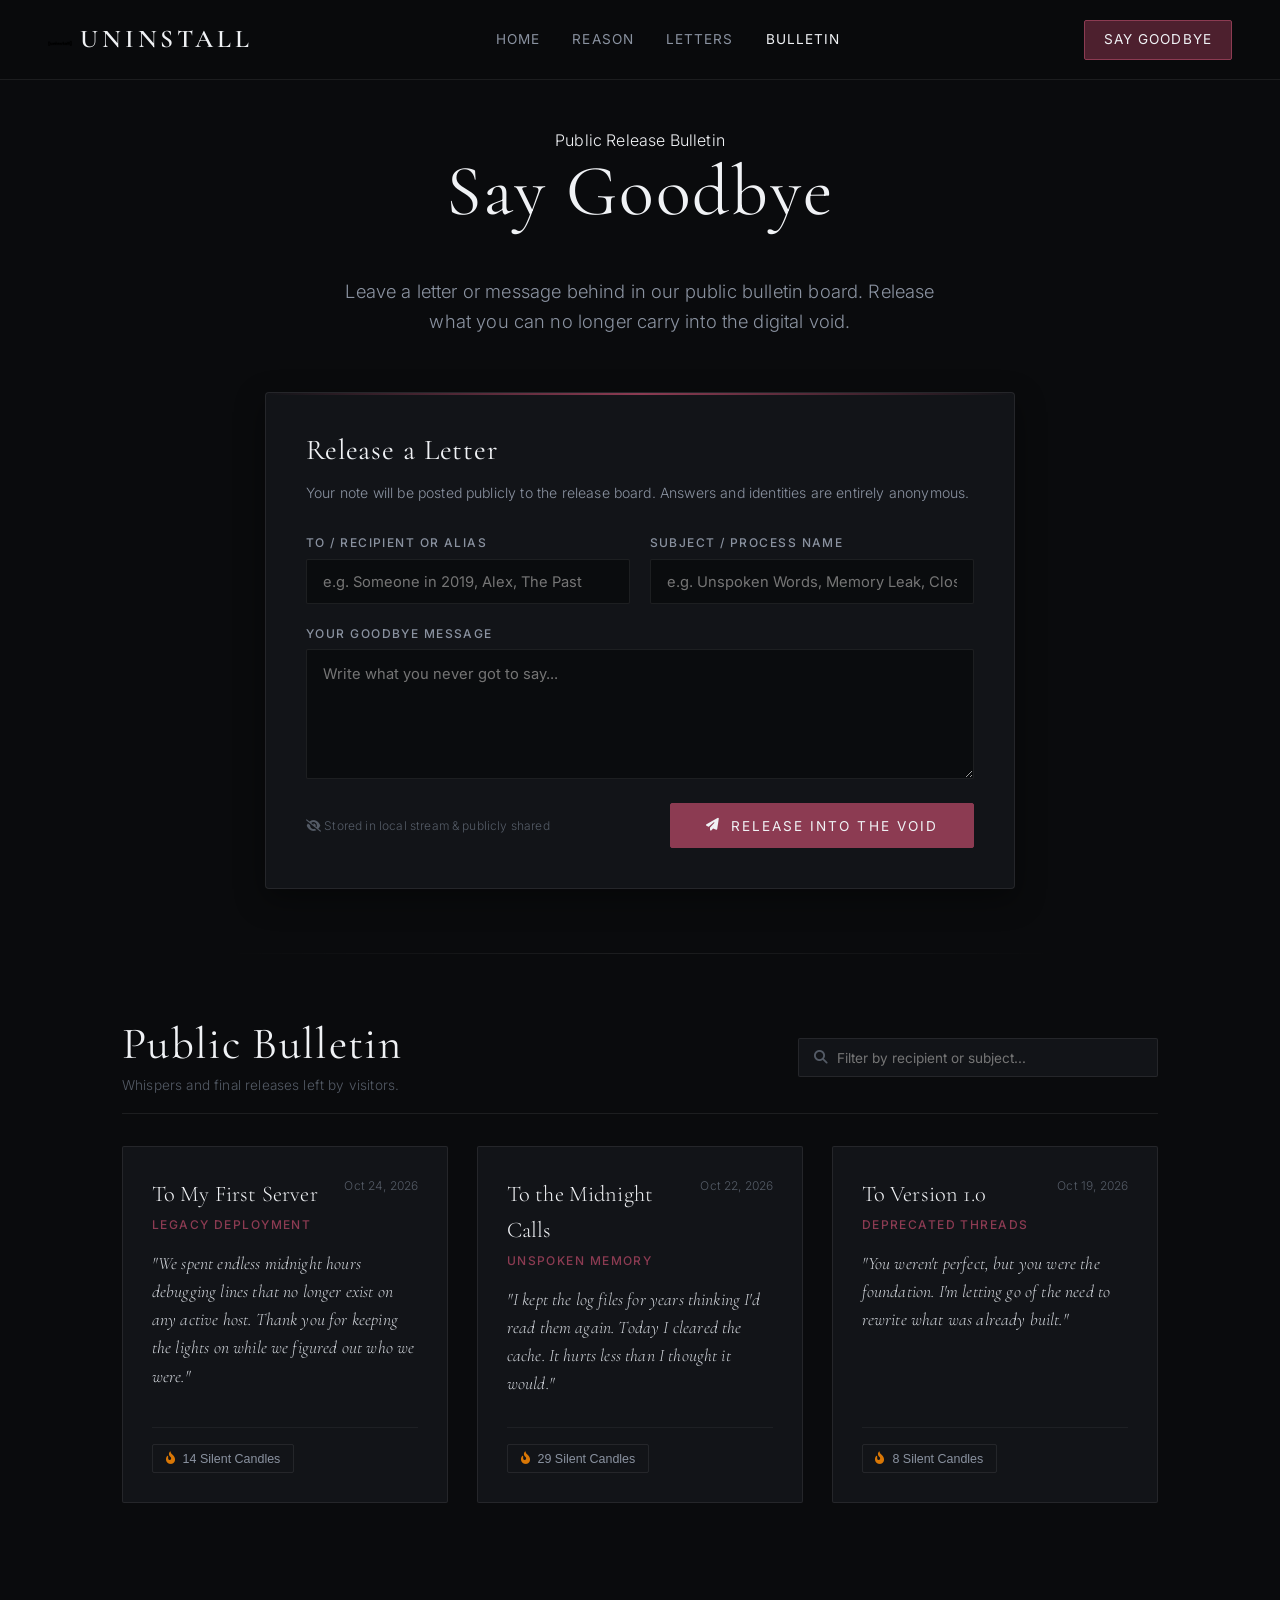
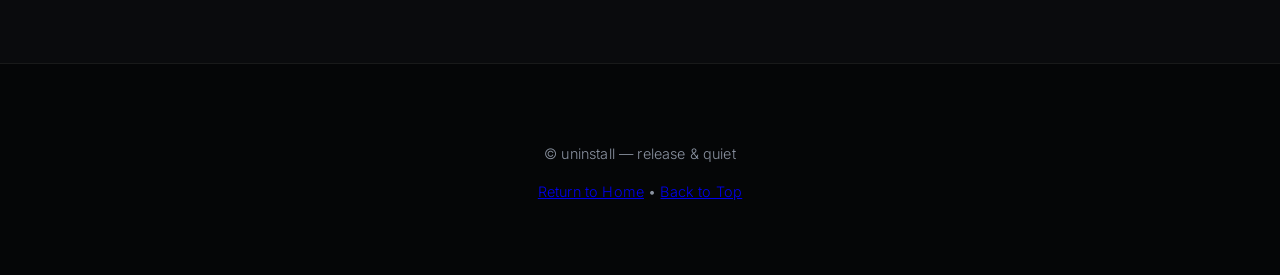
==== goodbye.html @ 42c305c3 "Create goodbye.html" ====
<!DOCTYPE html>
<html lang="en">
<head>
    <meta charset="UTF-8">
    <meta name="viewport" content="width=device-width, initial-scale=1.0">
    <title>Say Goodbye — uninstall</title>
    <link rel="preconnect" href="https://fonts.googleapis.com">
    <link rel="preconnect" href="https://fonts.gstatic.com" crossorigin>
    <link href="https://fonts.googleapis.com/css2?family=Cormorant+Garamond:ital,wght@0,300;0,400;0,600;1,400&family=Inter:wght@200;300;400;500;600&display=swap" rel="stylesheet">
    <link rel="stylesheet" href="https://cdnjs.cloudflare.com/ajax/libs/font-awesome/6.4.0/css/all.min.css">
    <link rel="stylesheet" href="style.css">
    <style>
        /* Dedicated styles for goodbye.html bulletin board extensions */
        .page-container {
            max-width: 1100px;
            margin: 0 auto;
            padding: 8rem 2rem 4rem 2rem;
        }

        .submission-card {
            background: var(--bg-card);
            border: 1px solid var(--border-color);
            border-radius: 4px;
            padding: 2.5rem;
            max-width: 750px;
            margin: 0 auto 4rem auto;
            position: relative;
            box-shadow: 0 10px 30px rgba(0,0,0,0.4);
        }

        .submission-card::before {
            content: '';
            position: absolute;
            top: 0;
            left: 0;
            width: 100%;
            height: 2px;
            background: linear-gradient(90deg, transparent, var(--accent-mourn), transparent);
        }

        .form-grid {
            display: grid;
            grid-template-columns: 1fr 1fr;
            gap: 1.2rem;
            margin-bottom: 1.2rem;
        }

        @media (max-width: 650px) {
            .form-grid {
                grid-template-columns: 1fr;
            }
        }

        .form-group {
            display: flex;
            flex-direction: column;
            gap: 0.4rem;
            text-align: left;
        }

        .form-group label {
            font-size: 0.75rem;
            text-transform: uppercase;
            letter-spacing: 0.12em;
            color: var(--text-muted);
            font-weight: 500;
        }

        .form-input, .form-textarea {
            background: rgba(0, 0, 0, 0.4);
            border: 1px solid var(--border-color);
            color: var(--text-primary);
            padding: 0.8rem 1rem;
            font-family: var(--font-body);
            font-size: 0.92rem;
            border-radius: 2px;
            outline: none;
            transition: all 0.3s ease;
        }

        .form-input:focus, .form-textarea:focus {
            border-color: var(--accent-mourn);
            background: rgba(0, 0, 0, 0.6);
            box-shadow: 0 0 12px rgba(140, 59, 82, 0.2);
        }

        .form-textarea {
            resize: vertical;
            min-height: 130px;
            line-height: 1.6;
        }

        .bulletin-header {
            display: flex;
            justify-content: space-between;
            align-items: center;
            flex-wrap: wrap;
            gap: 1.5rem;
            margin-bottom: 2rem;
            padding-bottom: 1rem;
            border-bottom: 1px solid var(--border-color);
        }

        .search-box {
            position: relative;
            min-width: 280px;
            flex: 1;
            max-width: 360px;
        }

        .search-box i {
            position: absolute;
            left: 1rem;
            top: 50%;
            transform: translateY(-50%);
            color: var(--text-dim);
            font-size: 0.85rem;
        }

        .search-input {
            width: 100%;
            padding: 0.65rem 1rem 0.65rem 2.4rem;
            background: var(--bg-card);
            border: 1px solid var(--border-color);
            color: var(--text-primary);
            font-family: var(--font-body);
            font-size: 0.85rem;
            border-radius: 2px;
            outline: none;
            transition: border-color 0.3s ease;
        }

        .search-input:focus {
            border-color: var(--accent-mourn);
        }

        .bulletin-grid {
            display: grid;
            grid-template-columns: repeat(auto-fill, minmax(320px, 1fr));
            gap: 1.8rem;
        }

        .bulletin-card {
            background: var(--bg-card);
            border: 1px solid var(--border-color);
            border-radius: 2px;
            padding: 1.8rem;
            display: flex;
            flex-direction: column;
            justify-content: space-between;
            position: relative;
            transition: all 0.3s ease;
        }

        .bulletin-card:hover {
            border-color: var(--border-accent);
            transform: translateY(-3px);
            background: var(--bg-card-hover);
        }

        .bulletin-meta {
            display: flex;
            justify-content: space-between;
            align-items: flex-start;
            margin-bottom: 1rem;
        }

        .bulletin-to {
            font-family: var(--font-heading);
            font-size: 1.4rem;
            color: var(--text-primary);
            margin-bottom: 0.2rem;
        }

        .bulletin-subject {
            font-size: 0.75rem;
            text-transform: uppercase;
            letter-spacing: 0.12em;
            color: var(--accent-mourn);
            font-weight: 500;
        }

        .bulletin-date {
            font-size: 0.75rem;
            color: var(--text-dim);
            white-space: nowrap;
        }

        .bulletin-text {
            font-family: var(--font-heading);
            font-size: 1.1rem;
            line-height: 1.6;
            color: #d1d5db;
            margin-bottom: 1.8rem;
            white-space: pre-wrap;
            font-style: italic;
        }

        .bulletin-footer {
            display: flex;
            justify-content: space-between;
            align-items: center;
            padding-top: 1rem;
            border-top: 1px solid rgba(255, 255, 255, 0.05);
        }

        .candle-btn {
            background: transparent;
            border: 1px solid var(--border-color);
            color: var(--text-muted);
            padding: 0.4rem 0.8rem;
            font-size: 0.78rem;
            border-radius: 2px;
            cursor: pointer;
            display: flex;
            align-items: center;
            gap: 0.5rem;
            transition: all 0.3s ease;
        }

        .candle-btn.lit, .candle-btn:hover {
            border-color: var(--accent-mourn);
            color: #f3d299;
            background: rgba(140, 59, 82, 0.15);
        }

        .candle-btn i {
            color: #d97706;
            transition: transform 0.2s ease;
        }

        .candle-btn.lit i {
            color: #fbbf24;
            filter: drop-shadow(0 0 6px rgba(251, 191, 36, 0.6));
            transform: scale(1.15);
        }

        .empty-bulletin {
            text-align: center;
            padding: 4rem 1rem;
            grid-column: 1 / -1;
            color: var(--text-dim);
        }

        .notification-toast {
            position: fixed;
            bottom: 30px;
            left: 50%;
            transform: translateX(-50%) translateY(100px);
            background: var(--bg-card);
            border: 1px solid var(--accent-mourn);
            color: var(--text-primary);
            padding: 0.8rem 1.8rem;
            border-radius: 2px;
            font-size: 0.85rem;
            letter-spacing: 0.05em;
            box-shadow: 0 10px 30px rgba(0,0,0,0.8);
            opacity: 0;
            transition: all 0.4s ease;
            z-index: 3000;
            display: flex;
            align-items: center;
            gap: 0.6rem;
        }

        .notification-toast.show {
            transform: translateX(-50%) translateY(0);
            opacity: 1;
        }
    </style>
</head>
<body>

    <!-- Navigation Bar -->
    <nav class="navbar">
        <a href="index.html#home" class="brand">
            <img src="logo.png" alt="logo" class="nav-logo" onerror="this.style.display='none'">
            uninstall
        </a>
        <div class="nav-links">
            <a href="index.html#home">Home</a>
            <a href="index.html#reason">Reason</a>
            <a href="index.html#letters">Letters</a>
            <a href="goodbye.html" style="color: var(--text-primary);">Bulletin</a>
        </div>
        <a href="goodbye.html" class="highlight-link">Say Goodbye</a>
    </nav>

    <!-- Main Container -->
    <main class="page-container">
        <!-- Hero Header -->
        <header class="hero-text" style="margin-bottom: 3.5rem;">
            <span class="section-subtitle">Public Release Bulletin</span>
            <h1>Say Goodbye</h1>
            <p>Leave a letter or message behind in our public bulletin board. Release what you can no longer carry into the digital void.</p>
        </header>

        <!-- Submission Form Card -->
        <section class="submission-card">
            <h2 style="font-size: 1.8rem; margin-bottom: 0.5rem; text-align: left;">Release a Letter</h2>
            <p style="text-align: left; margin-bottom: 1.8rem; font-size: 0.88rem;">Your note will be posted publicly to the release board. Answers and identities are entirely anonymous.</p>
            
            <form id="publicLetterForm">
                <div class="form-grid">
                    <div class="form-group">
                        <label for="recipientName">To / Recipient or Alias</label>
                        <input type="text" id="recipientName" class="form-input" placeholder="e.g. Someone in 2019, Alex, The Past" required autocomplete="off">
                    </div>
                    <div class="form-group">
                        <label for="subjectTag">Subject / Process Name</label>
                        <input type="text" id="subjectTag" class="form-input" placeholder="e.g. Unspoken Words, Memory Leak, Closure" required autocomplete="off">
                    </div>
                </div>

                <div class="form-group" style="margin-bottom: 1.5rem;">
                    <label for="letterContent">Your Goodbye Message</label>
                    <textarea id="letterContent" class="form-textarea" placeholder="Write what you never got to say..." required></textarea>
                </div>

                <div style="display: flex; justify-content: space-between; align-items: center; flex-wrap: wrap; gap: 1rem;">
                    <span style="font-size: 0.75rem; color: var(--text-dim);"><i class="fa-solid fa-eye-slash"></i> Stored in local stream & publicly shared</span>
                    <button type="submit" class="btn" style="display: inline-flex; align-items: center; gap: 0.6rem;">
                        <i class="fa-solid fa-paper-plane" style="font-size: 0.8rem;"></i> Release into the Void
                    </button>
                </div>
            </form>
        </section>

        <!-- Section Divider -->
        <div class="section-divider"></div>

        <!-- Bulletin Board Section -->
        <section id="bulletinSection">
            <div class="bulletin-header">
                <div>
                    <h2 style="margin-bottom: 0.2rem; text-align: left;">Public Bulletin</h2>
                    <p style="margin: 0; font-size: 0.85rem; color: var(--text-dim);">Whispers and final releases left by visitors.</p>
                </div>
                <div class="search-box">
                    <i class="fa-solid fa-magnifying-glass"></i>
                    <input type="text" id="searchInput" class="search-input" placeholder="Filter by recipient or subject...">
                </div>
            </div>

            <!-- Grid of Cards -->
            <div id="bulletinGrid" class="bulletin-grid">
                <!-- Injected via JavaScript -->
            </div>
        </section>
    </main>

    <!-- Toast Notification -->
    <div id="toast" class="notification-toast">
        <i class="fa-solid fa-check" style="color: var(--accent-mourn);"></i>
        <span id="toastMsg">Letter released into the bulletin.</span>
    </div>

    <!-- Footer -->
    <footer class="footer">
        <p>&copy; uninstall — release & quiet</p>
        <p class="subtext"><a href="index.html">Return to Home</a> &bull; <a href="#top">Back to Top</a></p>
    </footer>

    <!-- Interactive Bulletin Script -->
    <script>
        // Initial Mock Data for Bulletin Board
        const initialLetters = [
            {
                id: 'default-1',
                to: "To My First Server",
                subject: "Legacy Deployment",
                text: "We spent endless midnight hours debugging lines that no longer exist on any active host. Thank you for keeping the lights on while we figured out who we were.",
                date: "Oct 24, 2026",
                candles: 14
            },
            {
                id: 'default-2',
                to: "To the Midnight Calls",
                subject: "Unspoken Memory",
                text: "I kept the log files for years thinking I'd read them again. Today I cleared the cache. It hurts less than I thought it would.",
                date: "Oct 22, 2026",
                candles: 29
            },
            {
                id: 'default-3',
                to: "To Version 1.0",
                subject: "Deprecated Threads",
                text: "You weren't perfect, but you were the foundation. I'm letting go of the need to rewrite what was already built.",
                date: "Oct 19, 2026",
                candles: 8
            }
        ];

        // Retrieve stored letters or initialize defaults
        function getStoredLetters() {
            const saved = localStorage.getItem('uninstall_public_letters');
            if (!saved) {
                localStorage.setItem('uninstall_public_letters', JSON.stringify(initialLetters));
                return initialLetters;
            }
            try {
                return JSON.parse(saved);
            } catch (e) {
                return initialLetters;
            }
        }

        // Save letters to localStorage
        function saveLetters(letters) {
            localStorage.setItem('uninstall_public_letters', JSON.stringify(letters));
        }

        // Format Date
        function formatDate(dateObj) {
            const options = { month: 'short', day: 'numeric', year: 'numeric' };
            return dateObj.toLocaleDateString('en-US', options);
        }

        // Toast Notification Helper
        function showToast(message) {
            const toast = document.getElementById('toast');
            const toastMsg = document.getElementById('toastMsg');
            toastMsg.textContent = message;
            toast.classList.add('show');
            setTimeout(() => {
                toast.classList.remove('show');
            }, 3500);
        }

        // Render Cards to Board
        function renderBoard(filter = "") {
            const grid = document.getElementById('bulletinGrid');
            const letters = getStoredLetters();
            const litCandles = JSON.parse(localStorage.getItem('uninstall_lit_candles') || '{}');

            const filtered = letters.filter(item => {
                const term = filter.toLowerCase().trim();
                return item.to.toLowerCase().includes(term) || 
                       item.subject.toLowerCase().includes(term) || 
                       item.text.toLowerCase().includes(term);
            });

            if (filtered.length === 0) {
                grid.innerHTML = `
                    <div class="empty-bulletin">
                        <i class="fa-regular fa-comment-dots" style="font-size: 2rem; margin-bottom: 1rem; color: var(--text-dim);"></i>
                        <p>No release notes found matching your filter.</p>
                    </div>
                `;
                return;
            }

            grid.innerHTML = filtered.map(item => {
                const isLit = litCandles[item.id] ? 'lit' : '';
                return `
                    <div class="bulletin-card" data-id="${item.id}">
                        <div>
                            <div class="bulletin-meta">
                                <div>
                                    <div class="bulletin-to">${escapeHTML(item.to)}</div>
                                    <div class="bulletin-subject">${escapeHTML(item.subject)}</div>
                                </div>
                                <span class="bulletin-date">${item.date}</span>
                            </div>
                            <div class="bulletin-text">"${escapeHTML(item.text)}"</div>
                        </div>
                        <div class="bulletin-footer">
                            <button class="candle-btn ${isLit}" onclick="toggleCandle('${item.id}')">
                                <i class="fa-solid fa-fire-flame-curved"></i>
                                <span>${item.candles} Silent ${item.candles === 1 ? 'Candle' : 'Candles'}</span>
                            </button>
                        </div>
                    </div>
                `;
            }).join('');
        }

        // Escape HTML for security
        function escapeHTML(str) {
            return str.replace(/[&<>'"]/g, 
                tag => ({
                    '&': '&amp;',
                    '<': '&lt;',
                    '>': '&gt;',
                    "'": '&#39;',
                    '"': '&quot;'
                }[tag] || tag)
            );
        }

        // Toggle Candle / Reaction Counter
        window.toggleCandle = function(id) {
            const letters = getStoredLetters();
            const litCandles = JSON.parse(localStorage.getItem('uninstall_lit_candles') || '{}');
            const itemIndex = letters.findIndex(l => l.id === id);

            if (itemIndex > -1) {
                if (litCandles[id]) {
                    // Unlight
                    delete litCandles[id];
                    letters[itemIndex].candles = Math.max(0, letters[itemIndex].candles - 1);
                } else {
                    // Light
                    litCandles[id] = true;
                    letters[itemIndex].candles += 1;
                    showToast("You lit a silent candle for this letter.");
                }

                localStorage.setItem('uninstall_lit_candles', JSON.stringify(litCandles));
                saveLetters(letters);
                renderBoard(document.getElementById('searchInput').value);
            }
        };

        // Form Submission Handler
        document.getElementById('publicLetterForm').addEventListener('submit', function(e) {
            e.preventDefault();

            const to = document.getElementById('recipientName').value.trim();
            const subject = document.getElementById('subjectTag').value.trim();
            const text = document.getElementById('letterContent').value.trim();

            if (!to || !subject || !text) return;

            const newLetter = {
                id: 'user-' + Date.now(),
                to: to,
                subject: subject,
                text: text,
                date: formatDate(new Date()),
                candles: 1
            };

            const letters = getStoredLetters();
            letters.unshift(newLetter); // Add to top
            saveLetters(letters);

            // Mark candle as lit for author by default
            const litCandles = JSON.parse(localStorage.getItem('uninstall_lit_candles') || '{}');
            litCandles[newLetter.id] = true;
            localStorage.setItem('uninstall_lit_candles', JSON.stringify(litCandles));

            // Reset form
            this.reset();

            // Render and feedback
            renderBoard();
            showToast("Your letter has been released into the public board.");

            // Smooth scroll to bulletin
            document.getElementById('bulletinSection').scrollIntoView({ behavior: 'smooth' });
        });

        // Search Filter Event
        document.getElementById('searchInput').addEventListener('input', function(e) {
            renderBoard(e.target.value);
        });

        // Initialize on Load
        window.addEventListener('DOMContentLoaded', () => {
            renderBoard();
        });
    </script>
</body>
</html>
---- style.css ----
/* ==========================================================================
   UNINSTALL — Modern Stylesheet
   ========================================================================== */

:root {
    --bg-main: #0a0b0d;
    --bg-card: #121418;
    --bg-card-hover: #181b21;
    --bg-nav: rgba(10, 11, 13, 0.88);
    --border-color: rgba(255, 255, 255, 0.08);
    --border-accent: rgba(122, 60, 78, 0.4);
    
    --text-primary: #f0f2f5;
    --text-muted: #8a92a0;
    --text-dim: #545b66;
    
    --accent-mourn: #8c3b52;
    --accent-mourn-hover: #a64762;
    --accent-mourn-dark: #4d202e;
    
    --font-heading: 'Cormorant Garamond', Georgia, serif;
    --font-body: 'Inter', -apple-system, BlinkMacSystemFont, sans-serif;
}

*, *::before, *::after {
    box-sizing: border-box;
}

body, html {
    height: 100%;
    margin: 0;
    padding: 0;
    background-color: var(--bg-main);
    color: var(--text-primary);
    scroll-behavior: smooth;
    font-family: var(--font-body);
    font-weight: 300;
    line-height: 1.6;
    letter-spacing: 0.01em;
    -webkit-font-smoothing: antialiased;
}

/* Typography */
h1, h2, h3, h4, h5, h6 {
    font-family: var(--font-heading);
    font-weight: 400;
    letter-spacing: 0.03em;
    margin-top: 0;
    color: var(--text-primary);
}

h1 {
    font-size: clamp(2.8rem, 6vw, 4.5rem);
    line-height: 1.05;
}

h2 {
    font-size: clamp(1.8rem, 4vw, 2.8rem);
    line-height: 1.2;
}

p {
    font-family: var(--font-body);
    color: var(--text-muted);
    font-size: 0.98rem;
    font-weight: 300;
    margin-bottom: 1.2rem;
}

.section-desc {
    max-width: 550px;
    margin: 0 auto 2.5rem auto;
}

/* Section Dividers */
.section-divider {
    height: 1px;
    width: 80%;
    max-width: 900px;
    margin: 4rem auto;
    background: linear-gradient(90deg, transparent, var(--border-color), transparent);
}

/* Navigation */
.navbar {
    display: flex;
    justify-content: space-between;
    align-items: center;
    background-color: var(--bg-nav);
    backdrop-filter: blur(12px);
    -webkit-backdrop-filter: blur(12px);
    position: fixed;
    top: 0;
    left: 0;
    width: 100%;
    z-index: 999;
    padding: 1.2rem 3rem;
    border-bottom: 1px solid var(--border-color);
}

.navbar .brand {
    font-family: var(--font-heading);
    font-size: 1.6rem;
    letter-spacing: 0.15em;
    font-weight: 600;
    color: var(--text-primary);
    text-decoration: none;
    display: flex;
    align-items: center;
}

.nav-logo {
    height: 24px;
    width: auto;
    vertical-align: middle;
    margin-right: 8px;
}

.nav-links {
    display: flex;
    gap: 2rem;
}

.navbar a {
    color: var(--text-muted);
    text-decoration: none;
    font-size: 0.85rem;
    letter-spacing: 0.08em;
    text-transform: uppercase;
    font-weight: 400;
    transition: color 0.3s ease;
}

.navbar a:hover {
    color: var(--text-primary);
}

.highlight-link {
    background-color: var(--accent-mourn-dark);
    color: var(--text-primary) !important;
    padding: 0.5rem 1.2rem;
    border: 1px solid var(--accent-mourn);
    border-radius: 2px;
    transition: all 0.3s ease !important;
}

.highlight-link:hover {
    background-color: var(--accent-mourn) !important;
}

/* Hero Section */
.hero-image {
    min-height: 85vh;
    display: flex;
    align-items: center;
    justify-content: center;
    position: relative;
    padding: 8rem 2rem 4rem 2rem;
    background: radial-gradient(circle at 50% 40%, rgba(140, 59, 82, 0.08) 0%, transparent 60%),
                linear-gradient(180deg, var(--bg-main) 0%, #07080a 100%);
}

.hero-text {
    text-align: center;
    max-width: 750px;
    margin: 0 auto;
}

.hero-text p {
    font-size: 1.15rem;
    color: var(--text-muted);
    max-width: 600px;
    margin: 1.5rem auto 2.5rem auto;
}

/* Buttons */
.btn {
    border: 1px solid var(--accent-mourn);
    color: var(--text-primary);
    background-color: var(--accent-mourn);
    padding: 0.85rem 2.2rem;
    font-size: 0.85rem;
    letter-spacing: 0.15em;
    text-transform: uppercase;
    cursor: pointer;
    display: inline-block;
    font-family: var(--font-body);
    font-weight: 400;
    text-decoration: none;
    transition: all 0.3s ease;
    border-radius: 2px;
}

.btn:hover {
    background-color: var(--accent-mourn-hover);
    border-color: var(--accent-mourn-hover);
    box-shadow: 0 4px 20px rgba(140, 59, 82, 0.25);
}

.btn-outline {
    background-color: transparent;
    border: 1px solid var(--border-color);
    color: var(--text-muted);
    padding: 0.6rem 1.5rem;
    cursor: pointer;
    transition: all 0.3s ease;
}

.btn-outline:hover {
    background-color: rgba(255, 255, 255, 0.03);
    border-color: var(--text-muted);
    color: var(--text-primary);
}

/* Reason Section */
.reason-section {
    display: flex;
    align-items: center;
    max-width: 1100px;
    margin: 0 auto;
    padding: 4rem 2rem;
    gap: 4rem;
}

.reason-image {
    flex: 1;
    display: flex;
    justify-content: center;
}

.reason-portrait {
    width: 100%;
    max-width: 260px;
    height: auto;
    border: 1px solid var(--border-color);
    border-radius: 2px;
}

.reason-text {
    flex: 2;
}

.reason-text h2 {
    margin-bottom: 1.5rem;
}

/* Center Section */
.center-section {
    max-width: 1100px;
    margin: 0 auto;
    padding: 3rem 2rem;
    text-align: center;
}

/* Letter Cards Grid */
.suitorItems {
    display: grid;
    grid-template-columns: repeat(auto-fit, minmax(300px, 1fr));
    gap: 2rem;
    margin-top: 3rem;
}

.card {
    background: var(--bg-card);
    border: 1px solid var(--border-color);
    border-radius: 2px;
    padding: 2rem;
    text-align: left;
    position: relative;
    transition: all 0.3s ease;
}

.card:hover {
    background: var(--bg-card-hover);
    border-color: var(--border-accent);
}

.card h2 {
    font-size: 1.6rem;
    margin-bottom: 0.5rem;
}

.card-body {
    font-size: 0.9rem;
    color: var(--text-muted);
    min-height: 50px;
    margin-bottom: 1.5rem;
}

.buttons {
    display: flex;
}

.open-letter-btn {
    width: 100%;
    padding: 0.7rem 1rem;
    border: 1px solid var(--accent-mourn);
    background: var(--accent-mourn-dark);
    color: var(--text-primary);
    font-family: var(--font-body);
    font-size: 0.85rem;
    letter-spacing: 0.08em;
    cursor: pointer;
    transition: all 0.3s ease;
    border-radius: 2px;
    display: flex;
    align-items: center;
    justify-content: center;
    gap: 0.5rem;
}

.open-letter-btn:hover {
    background: var(--accent-mourn);
    box-shadow: 0 4px 15px rgba(140, 59, 82, 0.3);
}

/* Modal Popup */
.modal-overlay {
    position: fixed;
    top: 0;
    left: 0;
    width: 100%;
    height: 100%;
    background: rgba(5, 6, 8, 0.88);
    backdrop-filter: blur(8px);
    -webkit-backdrop-filter: blur(8px);
    display: flex;
    align-items: center;
    justify-content: center;
    z-index: 2000;
    opacity: 0;
    pointer-events: none;
    transition: opacity 0.3s ease;
    padding: 1.5rem;
}

.modal-overlay.active {
    opacity: 1;
    pointer-events: auto;
}

.modal-content {
    background: #121418;
    border: 1px solid rgba(255, 255, 255, 0.1);
    width: 100%;
    max-width: 520px;
    padding: 2.5rem;
    position: relative;
    border-radius: 4px;
    box-shadow: 0 10px 40px rgba(0, 0, 0, 0.8);
    transform: translateY(15px);
    transition: transform 0.3s ease;
}

.modal-overlay.active .modal-content {
    transform: translateY(0);
}

.modal-close {
    position: absolute;
    top: 1rem;
    right: 1.5rem;
    background: transparent;
    border: none;
    color: var(--text-muted);
    font-size: 1.8rem;
    cursor: pointer;
    transition: color 0.2s;
}

.modal-close:hover {
    color: #fff;
}

.modal-clue-label {
    font-size: 0.75rem;
    text-transform: uppercase;
    letter-spacing: 0.15em;
    color: var(--accent-mourn);
    margin-bottom: 0.4rem;
}

.modal-clue-text {
    font-size: 1.05rem;
    color: var(--text-primary);
    margin-bottom: 1.5rem;
    line-height: 1.4;
}

#unlockForm {
    display: flex;
    flex-direction: column;
    gap: 1rem;
}

#passwordInput {
    padding: 0.85rem 1rem;
    background: rgba(0, 0, 0, 0.5);
    border: 1px solid rgba(255, 255, 255, 0.15);
    color: #fff;
    font-family: inherit;
    font-size: 0.95rem;
    border-radius: 2px;
    outline: none;
    transition: border-color 0.3s;
}

#passwordInput:focus {
    border-color: var(--accent-mourn);
}

.error-msg {
    color: #e53935;
    font-size: 0.85rem;
    margin-top: 0.8rem;
    min-height: 1.2rem;
}

.hidden {
    display: none !important;
}

.letter-body {
    font-family: var(--font-heading);
    font-size: 1.25rem;
    line-height: 1.7;
    color: #e0e4ea;
    background: rgba(0, 0, 0, 0.3);
    padding: 1.5rem;
    border-left: 2px solid var(--accent-mourn);
    margin: 1.5rem 0;
    max-height: 50vh;
    overflow-y: auto;
}

.letter-footer {
    text-align: right;
    margin-top: 1.5rem;
}

/* Footer */
.footer {
    background-color: #050607;
    border-top: 1px solid var(--border-color);
    padding: 4rem 2rem;
    text-align: center;
    margin-top: 6rem;
}

.footer p {
    margin-bottom: 0.5rem;
    font-size: 0.9rem;
}

/* Floating Scroll to Top */
#scrollToTopBtn {
    position: fixed;
    bottom: 30px;
    right: 30px;
    background-color: var(--bg-card);
    color: var(--text-primary);
    border: 1px solid var(--border-color);
    border-radius: 2px;
    cursor: pointer;
    font-size: 0.9rem;
    z-index: 1000;
    display: none;
    width: 44px;
    height: 44px;
    align-items: center;
    justify-content: center;
    transition: all 0.3s ease;
}

#scrollToTopBtn:hover {
    background-color: var(--accent-mourn-dark);
    border-color: var(--accent-mourn);
}

/* Mobile Responsiveness */
@media (max-width: 850px) {
    .navbar {
        padding: 1rem 1.5rem;
    }
    .nav-links {
        display: none;
    }
    .reason-section {
        flex-direction: column;
        gap: 2rem;
        padding: 2rem 1.5rem;
    }
}
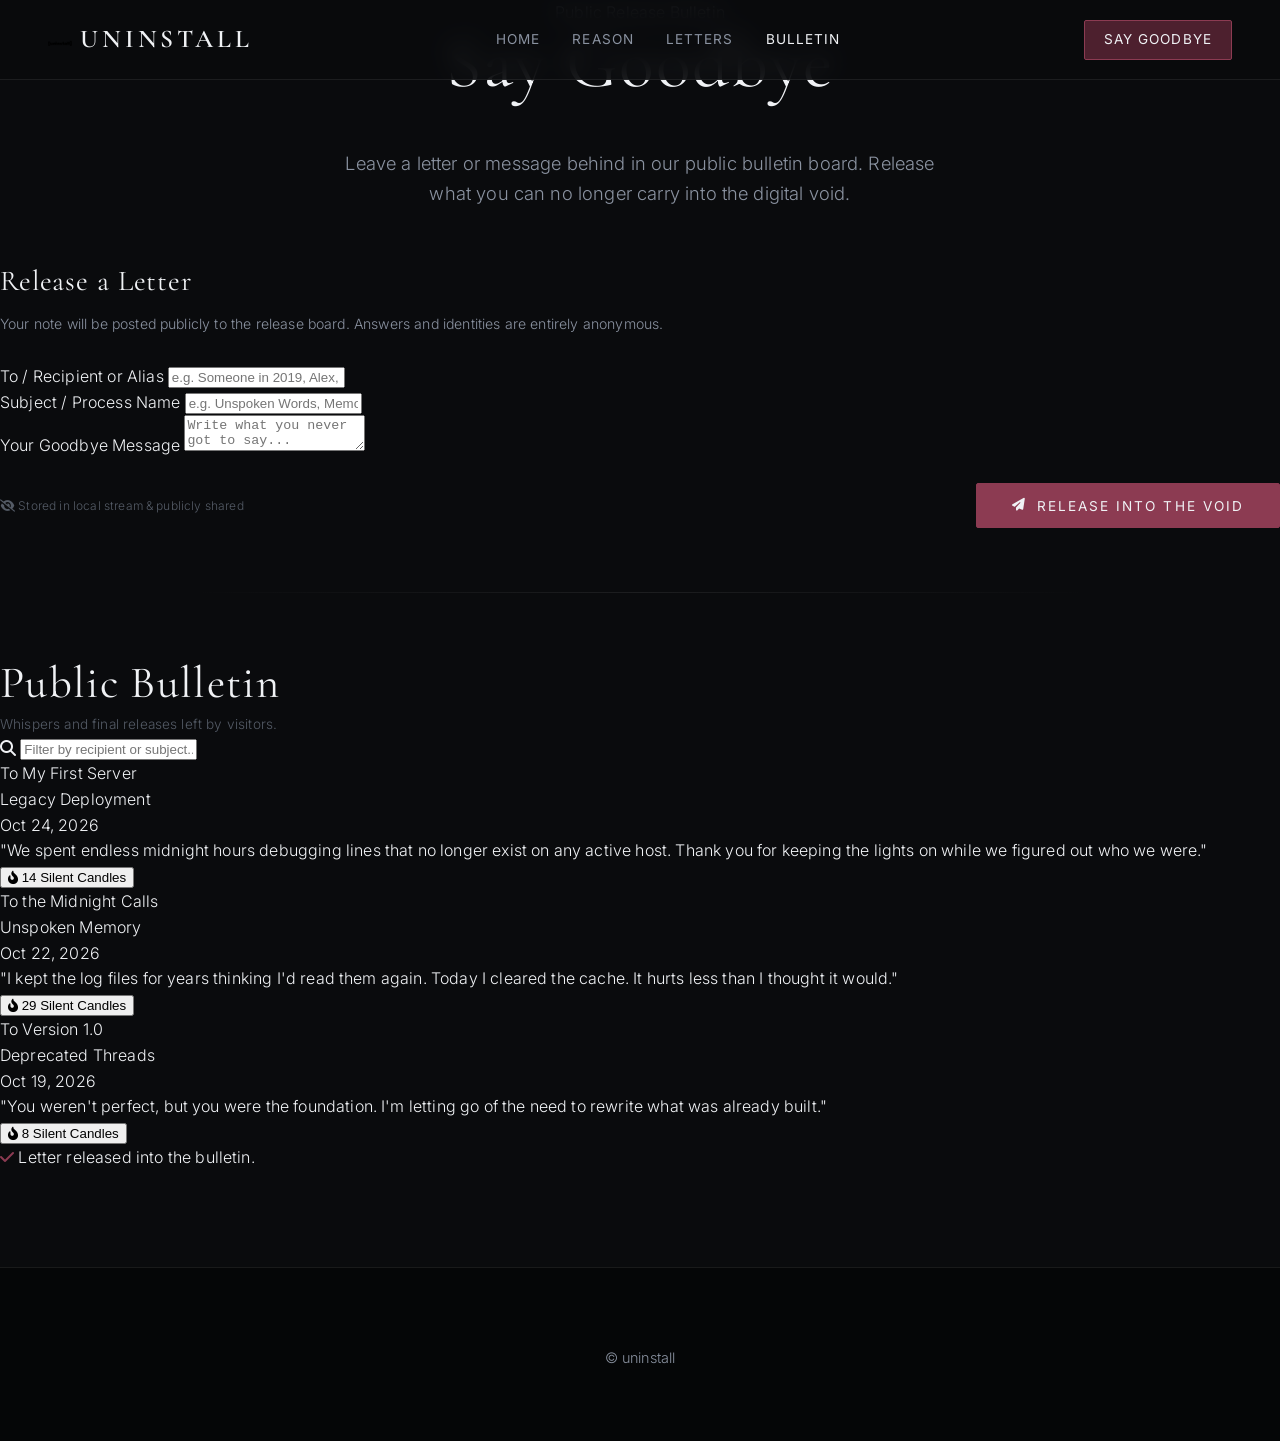
==== commit 0cd04dc7: "Update goodbye.html" ====
--- a/goodbye.html
+++ b/goodbye.html
@@ -3,271 +3,12 @@
 <head>
     <meta charset="UTF-8">
     <meta name="viewport" content="width=device-width, initial-scale=1.0">
-    <title>Say Goodbye — uninstall</title>
+    <title>Say Goodbye</title>
     <link rel="preconnect" href="https://fonts.googleapis.com">
     <link rel="preconnect" href="https://fonts.gstatic.com" crossorigin>
     <link href="https://fonts.googleapis.com/css2?family=Cormorant+Garamond:ital,wght@0,300;0,400;0,600;1,400&family=Inter:wght@200;300;400;500;600&display=swap" rel="stylesheet">
     <link rel="stylesheet" href="https://cdnjs.cloudflare.com/ajax/libs/font-awesome/6.4.0/css/all.min.css">
     <link rel="stylesheet" href="style.css">
-    <style>
-        /* Dedicated styles for goodbye.html bulletin board extensions */
-        .page-container {
-            max-width: 1100px;
-            margin: 0 auto;
-            padding: 8rem 2rem 4rem 2rem;
-        }
-
-        .submission-card {
-            background: var(--bg-card);
-            border: 1px solid var(--border-color);
-            border-radius: 4px;
-            padding: 2.5rem;
-            max-width: 750px;
-            margin: 0 auto 4rem auto;
-            position: relative;
-            box-shadow: 0 10px 30px rgba(0,0,0,0.4);
-        }
-
-        .submission-card::before {
-            content: '';
-            position: absolute;
-            top: 0;
-            left: 0;
-            width: 100%;
-            height: 2px;
-            background: linear-gradient(90deg, transparent, var(--accent-mourn), transparent);
-        }
-
-        .form-grid {
-            display: grid;
-            grid-template-columns: 1fr 1fr;
-            gap: 1.2rem;
-            margin-bottom: 1.2rem;
-        }
-
-        @media (max-width: 650px) {
-            .form-grid {
-                grid-template-columns: 1fr;
-            }
-        }
-
-        .form-group {
-            display: flex;
-            flex-direction: column;
-            gap: 0.4rem;
-            text-align: left;
-        }
-
-        .form-group label {
-            font-size: 0.75rem;
-            text-transform: uppercase;
-            letter-spacing: 0.12em;
-            color: var(--text-muted);
-            font-weight: 500;
-        }
-
-        .form-input, .form-textarea {
-            background: rgba(0, 0, 0, 0.4);
-            border: 1px solid var(--border-color);
-            color: var(--text-primary);
-            padding: 0.8rem 1rem;
-            font-family: var(--font-body);
-            font-size: 0.92rem;
-            border-radius: 2px;
-            outline: none;
-            transition: all 0.3s ease;
-        }
-
-        .form-input:focus, .form-textarea:focus {
-            border-color: var(--accent-mourn);
-            background: rgba(0, 0, 0, 0.6);
-            box-shadow: 0 0 12px rgba(140, 59, 82, 0.2);
-        }
-
-        .form-textarea {
-            resize: vertical;
-            min-height: 130px;
-            line-height: 1.6;
-        }
-
-        .bulletin-header {
-            display: flex;
-            justify-content: space-between;
-            align-items: center;
-            flex-wrap: wrap;
-            gap: 1.5rem;
-            margin-bottom: 2rem;
-            padding-bottom: 1rem;
-            border-bottom: 1px solid var(--border-color);
-        }
-
-        .search-box {
-            position: relative;
-            min-width: 280px;
-            flex: 1;
-            max-width: 360px;
-        }
-
-        .search-box i {
-            position: absolute;
-            left: 1rem;
-            top: 50%;
-            transform: translateY(-50%);
-            color: var(--text-dim);
-            font-size: 0.85rem;
-        }
-
-        .search-input {
-            width: 100%;
-            padding: 0.65rem 1rem 0.65rem 2.4rem;
-            background: var(--bg-card);
-            border: 1px solid var(--border-color);
-            color: var(--text-primary);
-            font-family: var(--font-body);
-            font-size: 0.85rem;
-            border-radius: 2px;
-            outline: none;
-            transition: border-color 0.3s ease;
-        }
-
-        .search-input:focus {
-            border-color: var(--accent-mourn);
-        }
-
-        .bulletin-grid {
-            display: grid;
-            grid-template-columns: repeat(auto-fill, minmax(320px, 1fr));
-            gap: 1.8rem;
-        }
-
-        .bulletin-card {
-            background: var(--bg-card);
-            border: 1px solid var(--border-color);
-            border-radius: 2px;
-            padding: 1.8rem;
-            display: flex;
-            flex-direction: column;
-            justify-content: space-between;
-            position: relative;
-            transition: all 0.3s ease;
-        }
-
-        .bulletin-card:hover {
-            border-color: var(--border-accent);
-            transform: translateY(-3px);
-            background: var(--bg-card-hover);
-        }
-
-        .bulletin-meta {
-            display: flex;
-            justify-content: space-between;
-            align-items: flex-start;
-            margin-bottom: 1rem;
-        }
-
-        .bulletin-to {
-            font-family: var(--font-heading);
-            font-size: 1.4rem;
-            color: var(--text-primary);
-            margin-bottom: 0.2rem;
-        }
-
-        .bulletin-subject {
-            font-size: 0.75rem;
-            text-transform: uppercase;
-            letter-spacing: 0.12em;
-            color: var(--accent-mourn);
-            font-weight: 500;
-        }
-
-        .bulletin-date {
-            font-size: 0.75rem;
-            color: var(--text-dim);
-            white-space: nowrap;
-        }
-
-        .bulletin-text {
-            font-family: var(--font-heading);
-            font-size: 1.1rem;
-            line-height: 1.6;
-            color: #d1d5db;
-            margin-bottom: 1.8rem;
-            white-space: pre-wrap;
-            font-style: italic;
-        }
-
-        .bulletin-footer {
-            display: flex;
-            justify-content: space-between;
-            align-items: center;
-            padding-top: 1rem;
-            border-top: 1px solid rgba(255, 255, 255, 0.05);
-        }
-
-        .candle-btn {
-            background: transparent;
-            border: 1px solid var(--border-color);
-            color: var(--text-muted);
-            padding: 0.4rem 0.8rem;
-            font-size: 0.78rem;
-            border-radius: 2px;
-            cursor: pointer;
-            display: flex;
-            align-items: center;
-            gap: 0.5rem;
-            transition: all 0.3s ease;
-        }
-
-        .candle-btn.lit, .candle-btn:hover {
-            border-color: var(--accent-mourn);
-            color: #f3d299;
-            background: rgba(140, 59, 82, 0.15);
-        }
-
-        .candle-btn i {
-            color: #d97706;
-            transition: transform 0.2s ease;
-        }
-
-        .candle-btn.lit i {
-            color: #fbbf24;
-            filter: drop-shadow(0 0 6px rgba(251, 191, 36, 0.6));
-            transform: scale(1.15);
-        }
-
-        .empty-bulletin {
-            text-align: center;
-            padding: 4rem 1rem;
-            grid-column: 1 / -1;
-            color: var(--text-dim);
-        }
-
-        .notification-toast {
-            position: fixed;
-            bottom: 30px;
-            left: 50%;
-            transform: translateX(-50%) translateY(100px);
-            background: var(--bg-card);
-            border: 1px solid var(--accent-mourn);
-            color: var(--text-primary);
-            padding: 0.8rem 1.8rem;
-            border-radius: 2px;
-            font-size: 0.85rem;
-            letter-spacing: 0.05em;
-            box-shadow: 0 10px 30px rgba(0,0,0,0.8);
-            opacity: 0;
-            transition: all 0.4s ease;
-            z-index: 3000;
-            display: flex;
-            align-items: center;
-            gap: 0.6rem;
-        }
-
-        .notification-toast.show {
-            transform: translateX(-50%) translateY(0);
-            opacity: 1;
-        }
-    </style>
 </head>
 <body>
 
@@ -357,8 +98,7 @@
 
     <!-- Footer -->
     <footer class="footer">
-        <p>&copy; uninstall — release & quiet</p>
-        <p class="subtext"><a href="index.html">Return to Home</a> &bull; <a href="#top">Back to Top</a></p>
+        <p>&copy; uninstall</p>
     </footer>
 
     <!-- Interactive Bulletin Script -->
